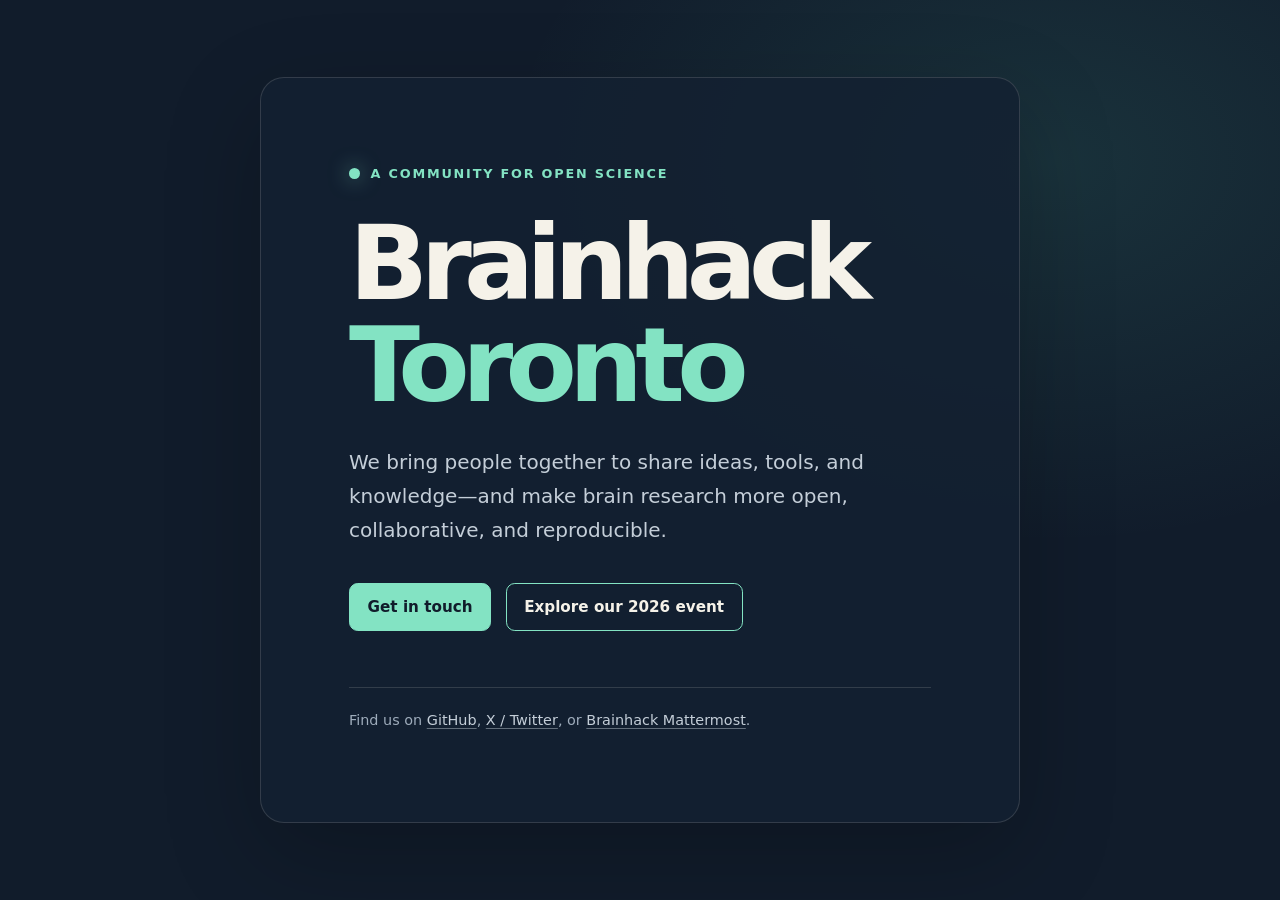
==== index.html @ a06de0b4 "Add Brainhack Toronto landing page Co-authored-by: arokem <118582+arokem@users.noreply.github.com>" ====
<!doctype html>
<html lang="en">
<head>
  <meta charset="utf-8">
  <meta name="viewport" content="width=device-width, initial-scale=1">
  <meta name="description" content="Brainhack Toronto is a community for collaboration and open science in brain research.">
  <title>Brainhack Toronto</title>
  <style>
    :root {
      color-scheme: dark;
      font-family: system-ui, -apple-system, BlinkMacSystemFont, "Segoe UI", sans-serif;
      color: #f5f2e9;
      background: #111c2b;
      font-synthesis: none;
      text-rendering: optimizeLegibility;
      -webkit-font-smoothing: antialiased;
      -moz-osx-font-smoothing: grayscale;
    }

    * {
      box-sizing: border-box;
    }

    body {
      min-width: 320px;
      min-height: 100vh;
      margin: 0;
      display: grid;
      place-items: center;
      padding: 2rem;
      background:
        radial-gradient(ellipse at 82% 18%, rgb(87 210 177 / 12%), transparent 34rem),
        #111c2b;
    }

    main {
      width: min(100%, 760px);
      padding: clamp(2rem, 8vw, 5.5rem);
      border: 1px solid rgb(245 242 233 / 14%);
      border-radius: 1.5rem;
      background: rgb(20 33 49 / 84%);
      box-shadow: 0 2rem 6rem rgb(0 0 0 / 22%);
    }

    .eyebrow {
      display: flex;
      align-items: center;
      gap: 0.65rem;
      margin: 0 0 2rem;
      color: #83e3c3;
      font-size: 0.8rem;
      font-weight: 700;
      letter-spacing: 0.14em;
      text-transform: uppercase;
    }

    .mark {
      width: 0.7rem;
      height: 0.7rem;
      border-radius: 50%;
      background: #83e3c3;
      box-shadow: 0 0 1.25rem rgb(131 227 195 / 60%);
    }

    h1 {
      max-width: 11ch;
      margin: 0;
      font-size: clamp(3rem, 11vw, 6.5rem);
      font-weight: 750;
      letter-spacing: -0.075em;
      line-height: 0.98;
    }

    h1 span {
      color: #83e3c3;
    }

    .intro {
      max-width: 36rem;
      margin: 1.75rem 0 0;
      color: #c4ced8;
      font-size: clamp(1.05rem, 2.5vw, 1.25rem);
      line-height: 1.7;
    }

    .links {
      display: flex;
      flex-wrap: wrap;
      gap: 0.9rem;
      margin-top: 2.25rem;
    }

    .button {
      display: inline-flex;
      min-height: 3rem;
      align-items: center;
      justify-content: center;
      padding: 0.75rem 1.1rem;
      border: 1px solid #83e3c3;
      border-radius: 0.55rem;
      color: #111c2b;
      background: #83e3c3;
      font-size: 0.95rem;
      font-weight: 700;
      text-decoration: none;
      transition: background-color 150ms ease, color 150ms ease;
    }

    .button.secondary {
      color: #f5f2e9;
      background: transparent;
    }

    .button:hover {
      color: #111c2b;
      background: #a3efd5;
    }

    a:focus-visible {
      outline: 3px solid #f5ba75;
      outline-offset: 4px;
    }

    .community {
      margin: 3.5rem 0 0;
      padding-top: 1.25rem;
      border-top: 1px solid rgb(245 242 233 / 14%);
      color: #9eacbb;
      font-size: 0.9rem;
      line-height: 1.8;
    }

    .community a {
      color: #c4ced8;
      text-decoration-color: rgb(196 206 216 / 45%);
      text-underline-offset: 0.2em;
    }

    .community a:hover {
      color: #83e3c3;
    }

    @media (prefers-reduced-motion: reduce) {
      *, *::before, *::after {
        scroll-behavior: auto !important;
        transition-duration: 0.01ms !important;
      }
    }
  </style>
</head>
<body>
  <main>
    <p class="eyebrow"><span class="mark" aria-hidden="true"></span> A community for open science</p>
    <h1>Brainhack <span>Toronto</span></h1>
    <p class="intro">We bring people together to share ideas, tools, and knowledge—and make brain research more open, collaborative, and reproducible.</p>
    <nav class="links" aria-label="Get involved">
      <a class="button" href="mailto:brainhacktoronto@gmail.com">Get in touch</a>
      <a class="button secondary" href="https://brainhackto.github.io/brainhack-toronto-01-2026/">Explore our 2026 event</a>
    </nav>
    <p class="community">
      Find us on
      <a href="https://github.com/brainhackto">GitHub</a>,
      <a href="https://twitter.com/brainhackto">X / Twitter</a>, or
      <a href="https://mattermost.brainhack.org/brainhack/channels/brainhack-toronto">Brainhack Mattermost</a>.
    </p>
  </main>
</body>
</html>
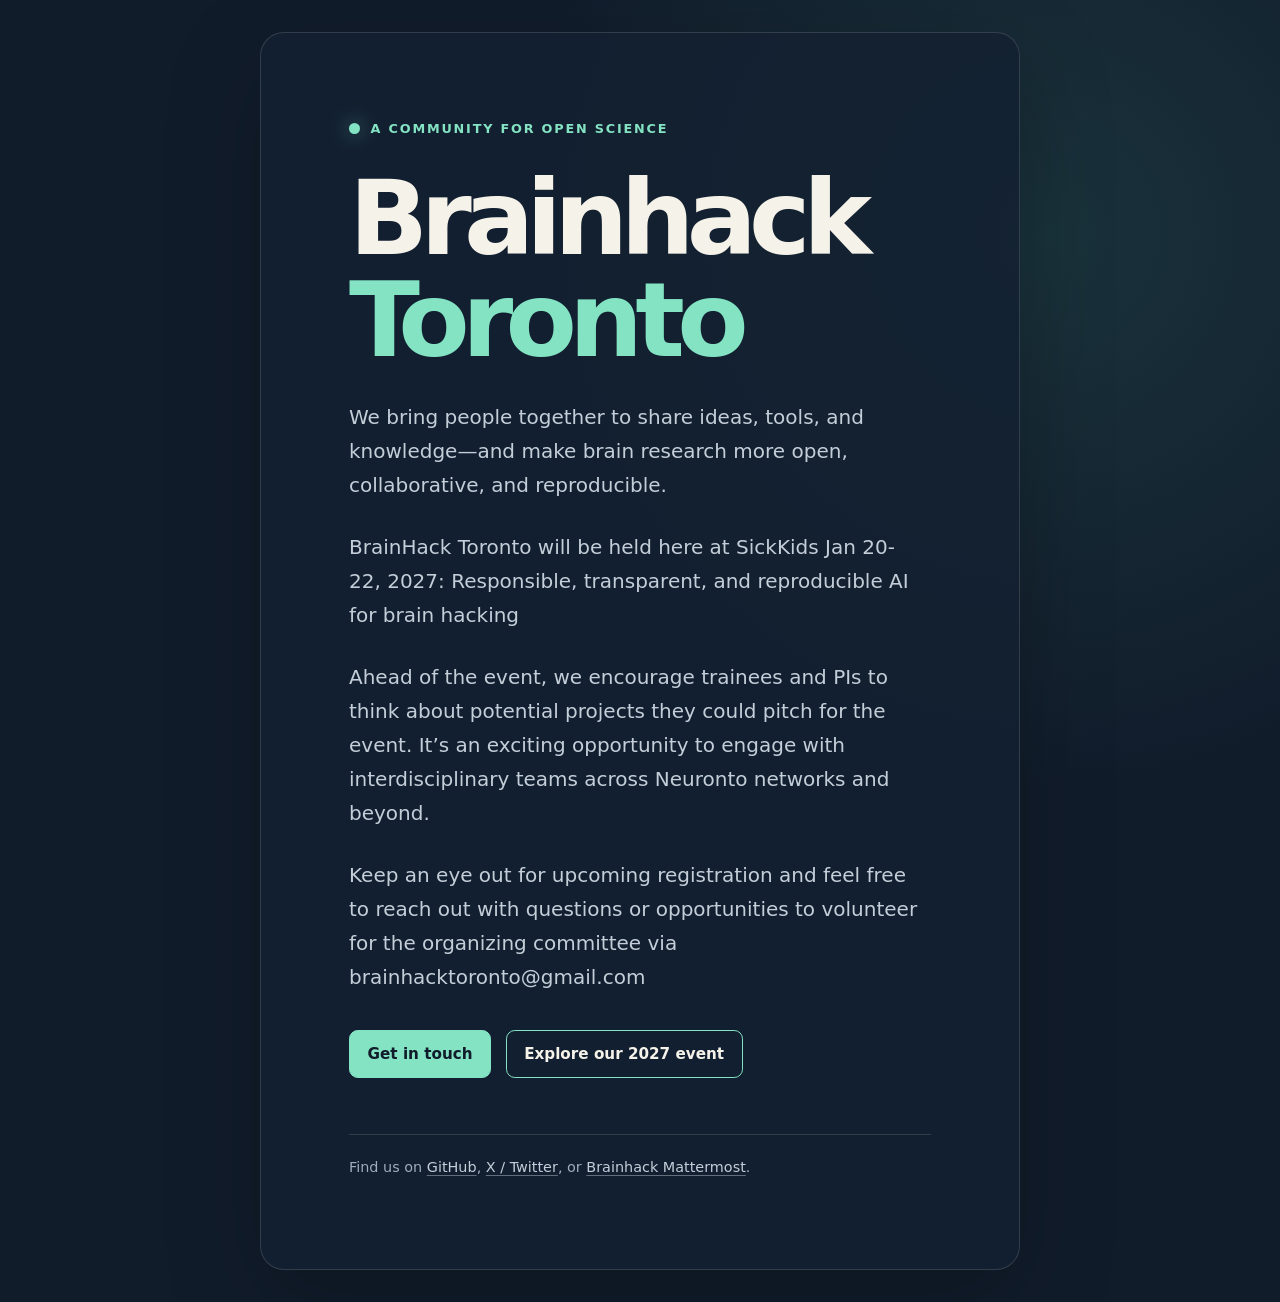
==== commit 7210a562: "Update event details for BrainHack Toronto Added information about BrainHack Toronto 2027 and regist" ====
--- a/index.html
+++ b/index.html
@@ -153,9 +153,12 @@
     <p class="eyebrow"><span class="mark" aria-hidden="true"></span> A community for open science</p>
     <h1>Brainhack <span>Toronto</span></h1>
     <p class="intro">We bring people together to share ideas, tools, and knowledge—and make brain research more open, collaborative, and reproducible.</p>
+    <p class="intro">BrainHack Toronto will be held here at SickKids Jan 20-22, 2027: Responsible, transparent, and reproducible AI for brain hacking</p>
+    <p class="intro">Ahead of the event, we encourage trainees and PIs to think about potential projects they could pitch for the event. It’s an exciting opportunity to engage with interdisciplinary teams across Neuronto networks and beyond.</p>
+    <p class="intro">Keep an eye out for upcoming registration and feel free to reach out with questions or opportunities to volunteer for the organizing committee via brainhacktoronto@gmail.com</p>
     <nav class="links" aria-label="Get involved">
       <a class="button" href="mailto:brainhacktoronto@gmail.com">Get in touch</a>
-      <a class="button secondary" href="https://brainhackto.github.io/brainhack-toronto-01-2026/">Explore our 2026 event</a>
+      <a class="button secondary" href="https://brainhackto.github.io/brainhack-toronto-01-2026/">Explore our 2027 event</a>
     </nav>
     <p class="community">
       Find us on
